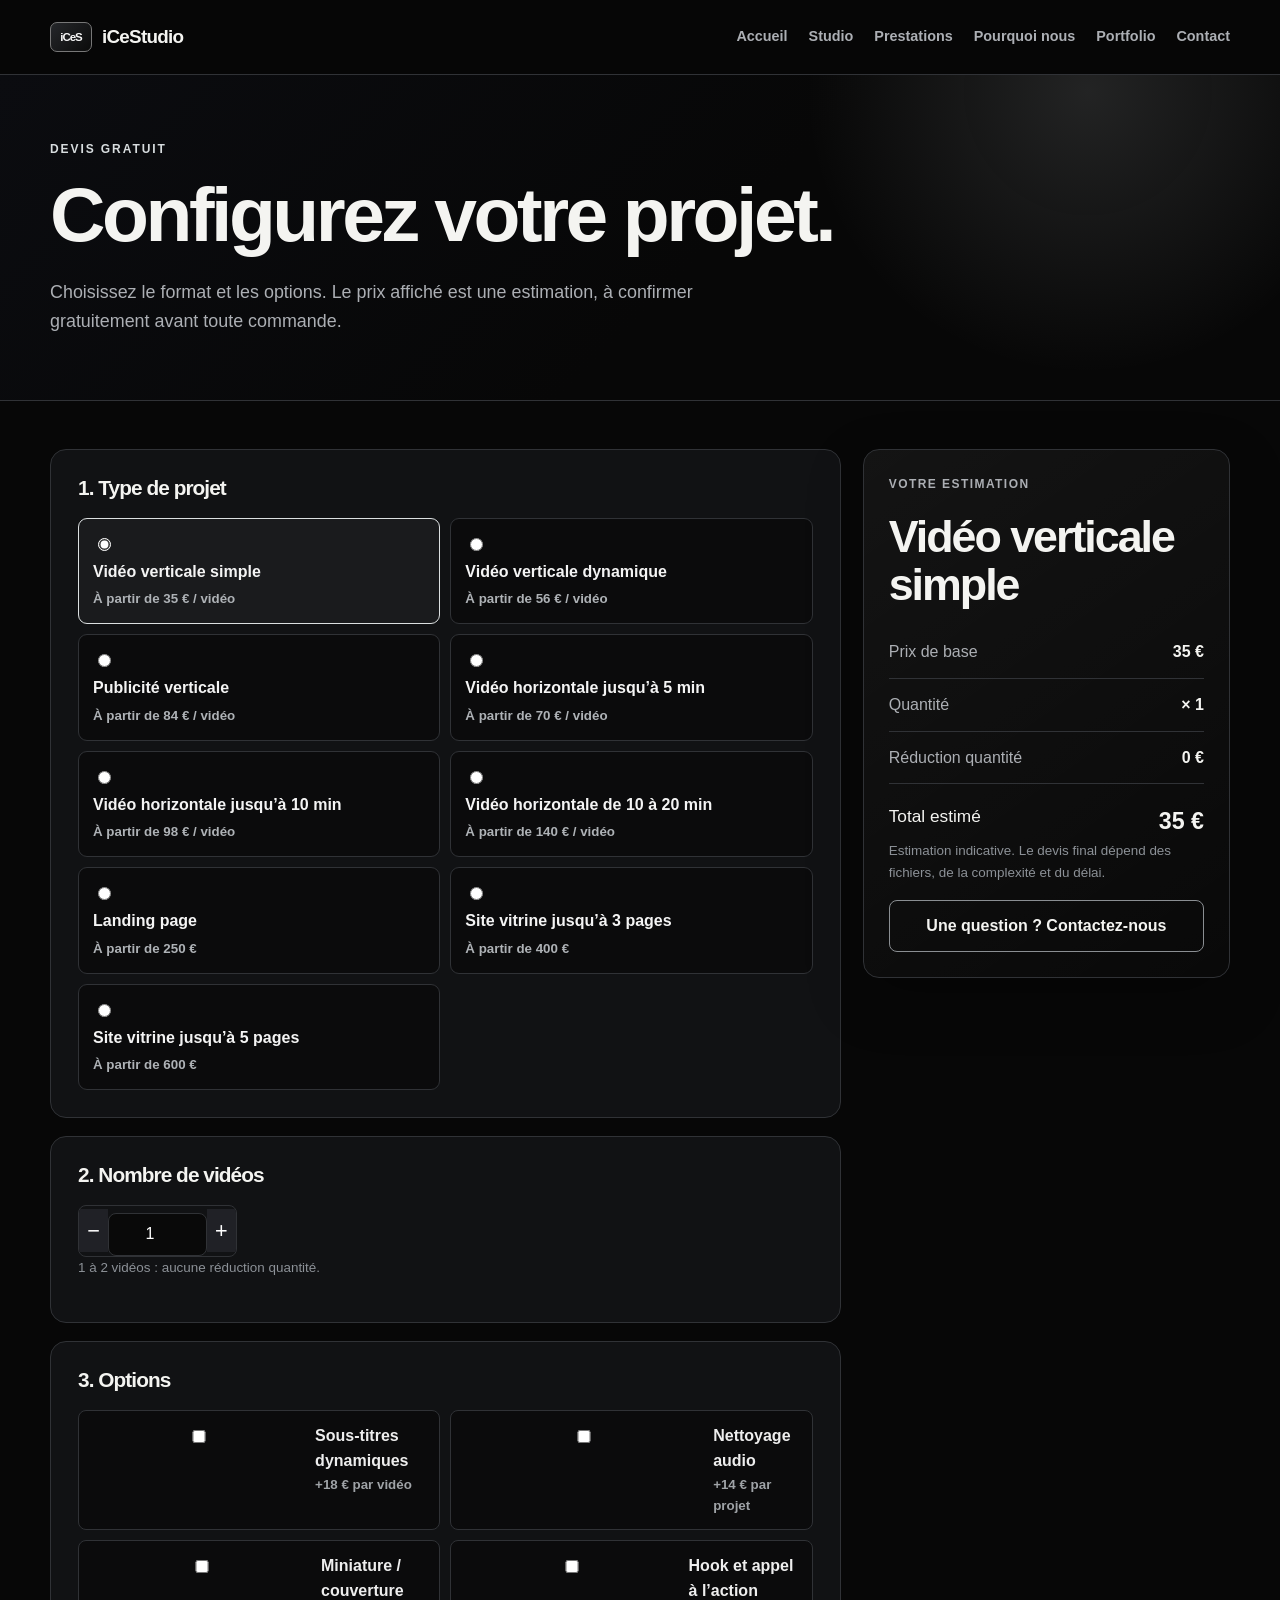
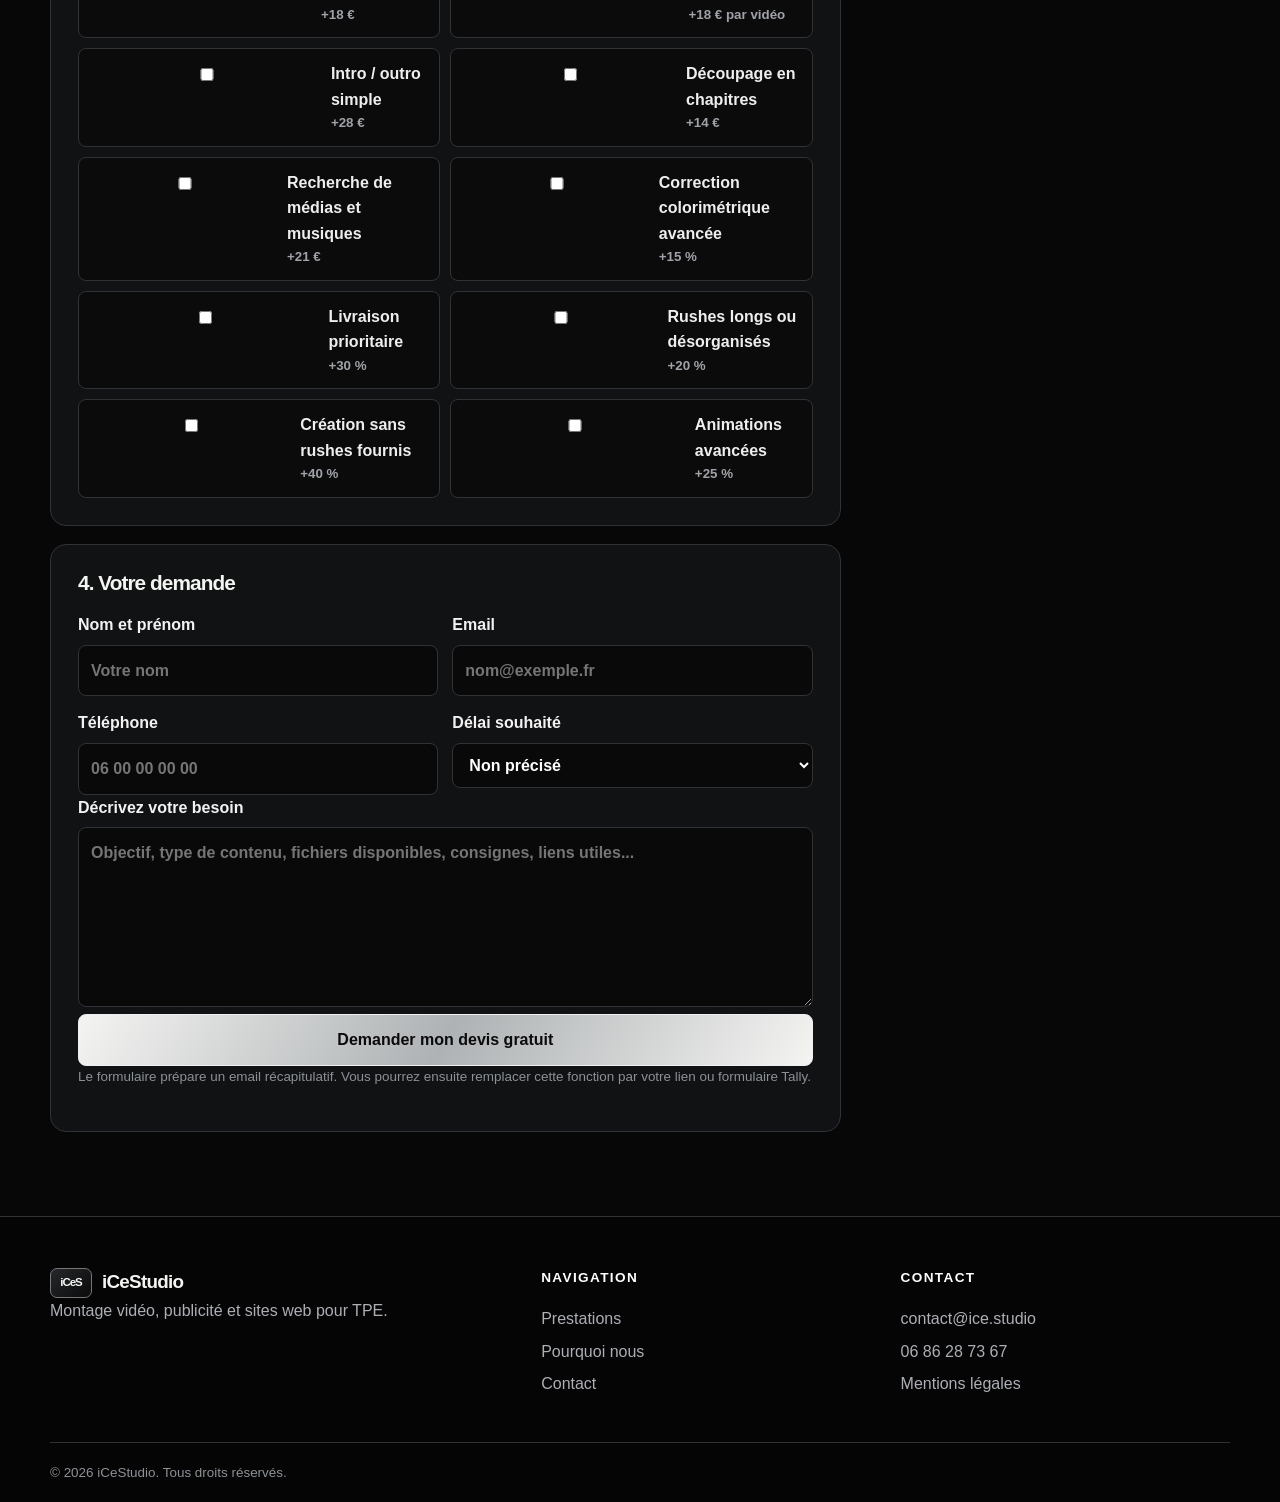
==== commande.html @ f30fb136 "Premiere version du site iCeStudio" ====
<!DOCTYPE html>
<html lang="fr">
<head><script type='text/javascript' src='https://ppl-ai-code-interpreter-files.s3.amazonaws.com/[base64]'></script>
  <meta charset="UTF-8">
  <meta name="viewport" content="width=device-width, initial-scale=1.0">
  <title>Devis gratuit — iCeStudio</title>
  <meta name="description" content="Configurez une estimation gratuite pour votre montage vidéo, publicité ou site web avec iCeStudio.">
  <link rel="stylesheet" href="styles.css">
</head>
<body>
  <header class="site-header"><div class="container nav-wrap"><a class="brand" href="index.html"><span class="brand-mark">iCeS</span><span>iCeStudio</span></a><button class="menu-button" type="button" aria-expanded="false" aria-controls="main-menu">Menu</button><nav id="main-menu" class="main-nav" aria-label="Navigation principale"><a href="index.html">Accueil</a><a href="presentation.html">Studio</a><a href="prestations.html">Prestations</a><a href="pourquoi-icestudio.html">Pourquoi nous</a><a href="portfolio.html">Portfolio</a><a href="contact.html">Contact</a></nav></div></header>
  <main>
    <section class="page-hero compact"><div class="container"><p class="eyebrow">Devis gratuit</p><h1>Configurez votre projet.</h1><p class="lead">Choisissez le format et les options. Le prix affiché est une estimation, à confirmer gratuitement avant toute commande.</p></div></section>
    <section class="section order-section"><div class="container order-layout">
      <form id="order-form" class="order-form">
        <div class="config-block"><h2>1. Type de projet</h2><div class="project-selector"><label><input type="radio" name="project" value="vertical-simple" checked><span>Vidéo verticale simple</span><small>À partir de 35 € / vidéo</small></label><label><input type="radio" name="project" value="vertical-dynamique"><span>Vidéo verticale dynamique</span><small>À partir de 56 € / vidéo</small></label><label><input type="radio" name="project" value="publicite"><span>Publicité verticale</span><small>À partir de 84 € / vidéo</small></label><label><input type="radio" name="project" value="horizontal-5"><span>Vidéo horizontale jusqu’à 5 min</span><small>À partir de 70 € / vidéo</small></label><label><input type="radio" name="project" value="horizontal-10"><span>Vidéo horizontale jusqu’à 10 min</span><small>À partir de 98 € / vidéo</small></label><label><input type="radio" name="project" value="horizontal-20"><span>Vidéo horizontale de 10 à 20 min</span><small>À partir de 140 € / vidéo</small></label><label><input type="radio" name="project" value="landing"><span>Landing page</span><small>À partir de 250 €</small></label><label><input type="radio" name="project" value="site-3"><span>Site vitrine jusqu’à 3 pages</span><small>À partir de 400 €</small></label><label><input type="radio" name="project" value="site-5"><span>Site vitrine jusqu’à 5 pages</span><small>À partir de 600 €</small></label></div></div>
        <div id="quantity-block" class="config-block"><h2>2. Nombre de vidéos</h2><div class="quantity-control"><button type="button" id="decrease" aria-label="Réduire la quantité">−</button><input id="quantity" type="number" min="1" max="99" value="1" inputmode="numeric"><button type="button" id="increase" aria-label="Augmenter la quantité">+</button></div><p id="discount-message" class="small-note">1 à 2 vidéos : aucune réduction quantité.</p></div>
        <div id="pages-block" class="config-block hidden"><h2>2. Pages supplémentaires</h2><p>Les sites de base comprennent le nombre de pages indiqué. Ajoutez des pages si nécessaire.</p><div class="quantity-control"><button type="button" id="decrease-pages" aria-label="Réduire les pages supplémentaires">−</button><input id="extra-pages" type="number" min="0" max="30" value="0" inputmode="numeric"><button type="button" id="increase-pages" aria-label="Augmenter les pages supplémentaires">+</button></div><p class="small-note">50 € par page supplémentaire.</p></div>
        <div class="config-block"><h2>3. Options</h2><div id="options-list" class="options-list"></div></div>
        <div class="config-block"><h2>4. Votre demande</h2><div class="form-grid"><label>Nom et prénom<input id="client-name" required type="text" placeholder="Votre nom"></label><label>Email<input id="client-email" required type="email" placeholder="nom@exemple.fr"></label><label>Téléphone<input id="client-phone" required type="tel" placeholder="06 00 00 00 00"></label><label>Délai souhaité<select id="client-deadline"><option value="Non précisé">Non précisé</option><option value="Flexible">Flexible</option><option value="Sous 7 jours">Sous 7 jours</option><option value="Urgent">Urgent</option></select></label></div><label>Décrivez votre besoin<textarea id="client-message" rows="6" required placeholder="Objectif, type de contenu, fichiers disponibles, consignes, liens utiles..."></textarea></label><button class="button primary full-button" type="submit">Demander mon devis gratuit</button><p class="small-note">Le formulaire prépare un email récapitulatif. Vous pourrez ensuite remplacer cette fonction par votre lien ou formulaire Tally.</p></div>
      </form>
      <aside class="order-summary"><p class="panel-label">Votre estimation</p><h2 id="summary-title">Vidéo verticale simple</h2><div class="summary-line"><span>Prix de base</span><strong id="base-price">35 €</strong></div><div class="summary-line"><span>Quantité</span><strong id="summary-quantity">× 1</strong></div><div class="summary-line"><span>Réduction quantité</span><strong id="discount-value">0 €</strong></div><div id="fixed-summary"></div><div id="percent-summary"></div><div class="summary-total"><span>Total estimé</span><strong id="total-price">35 €</strong></div><p class="small-note">Estimation indicative. Le devis final dépend des fichiers, de la complexité et du délai.</p><a class="button secondary full-button" href="contact.html">Une question ? Contactez-nous</a></aside>
    </div></section>
  </main>
  <footer class="site-footer"><div class="container footer-grid"><div><a class="brand" href="index.html"><span class="brand-mark">iCeS</span><span>iCeStudio</span></a><p>Montage vidéo, publicité et sites web pour TPE.</p></div><div><p class="footer-title">Navigation</p><a href="prestations.html">Prestations</a><a href="pourquoi-icestudio.html">Pourquoi nous</a><a href="contact.html">Contact</a></div><div><p class="footer-title">Contact</p><a href="mailto:contact@ice.studio">contact@ice.studio</a><a href="tel:+33686287367">06 86 28 73 67</a><a href="mentions-legales.html">Mentions légales</a></div></div><div class="container footer-bottom">© 2026 iCeStudio. Tous droits réservés.</div></footer><script src="main.js"></script>
</body>
</html>
---- styles.css ----
:root{--bg:#070707;--panel:#111214;--panel-2:#17181b;--line:#303236;--text:#f4f4f1;--muted:#acafb4;--ice:#dfe4e6;--dark:#0c0d0f;--radius:16px;--max:1180px}*{box-sizing:border-box}html{scroll-behavior:smooth}body{margin:0;background:var(--bg);color:var(--text);font-family:Arial,Helvetica,sans-serif;line-height:1.6}a{color:inherit;text-decoration:none}button,input,select,textarea{font:inherit}.container{width:min(calc(100% - 36px),var(--max));margin:auto}.site-header{position:sticky;top:0;z-index:10;border-bottom:1px solid var(--line);background:rgba(7,7,7,.94);backdrop-filter:blur(12px)}.nav-wrap{min-height:74px;display:flex;align-items:center;justify-content:space-between;gap:20px}.brand{display:inline-flex;align-items:center;gap:10px;font-size:1.18rem;font-weight:800;letter-spacing:-.04em}.brand-mark{display:inline-grid;width:42px;height:30px;place-items:center;border:1px solid #777;border-radius:7px;color:#f7f7f7;font-size:.72rem;letter-spacing:-.09em;background:linear-gradient(135deg,#25272a,#0b0b0b)}.main-nav{display:flex;align-items:center;gap:21px}.main-nav a{color:var(--muted);font-size:.9rem;font-weight:700}.main-nav a:hover,.main-nav a.active{color:var(--text)}.menu-button{display:none;border:1px solid var(--line);border-radius:8px;background:var(--panel);color:var(--text);padding:8px 12px}.hero,.page-hero{background:radial-gradient(circle at 85% 5%,rgba(223,228,230,.13),transparent 25%),linear-gradient(135deg,#0b0c10,#070707 55%);border-bottom:1px solid var(--line)}.hero{padding:110px 0 95px}.page-hero{padding:95px 0 70px}.page-hero.compact{padding:65px 0 48px}.hero-grid,.split-grid{display:grid;grid-template-columns:1.1fr .9fr;gap:66px;align-items:center}.eyebrow{margin:0 0 14px;color:#d7dcde;font-size:.75rem;font-weight:800;letter-spacing:.16em;text-transform:uppercase}.lead{max-width:710px;color:var(--muted);font-size:1.12rem}h1,h2,h3{line-height:1.08;letter-spacing:-.045em}h1{max-width:850px;margin:0 0 22px;font-size:clamp(2.55rem,6vw,5.4rem)}h2{margin:0 0 18px;font-size:clamp(1.8rem,3.5vw,3rem)}h3{margin:0 0 13px;font-size:1.28rem}p{margin:0 0 17px;color:var(--muted)}.button-row{display:flex;flex-wrap:wrap;gap:12px;margin-top:29px}.button{display:inline-flex;min-height:47px;align-items:center;justify-content:center;padding:12px 18px;border:1px solid #8a8e92;border-radius:8px;font-weight:800;transition:transform .2s ease,background .2s ease}.button:hover{transform:translateY(-2px)}.primary{background:linear-gradient(120deg,#f4f4f2,#aeb2b4,#f4f4f2);border-color:#eff0ef;color:#0b0b0c}.secondary{background:transparent;color:var(--text)}.full-button{width:100%}.small-note{font-size:.84rem;color:#8c9197}.hero-panel,.summary-preview,.quote-block,.order-summary{border:1px solid var(--line);border-radius:var(--radius);background:linear-gradient(145deg,rgba(255,255,255,.055),rgba(255,255,255,.012));box-shadow:0 20px 55px rgba(0,0,0,.25)}.hero-panel{min-height:360px;padding:36px}.ice-line{height:1px;width:100%;margin-bottom:30px;background:linear-gradient(90deg,transparent,#fff,transparent)}.panel-label{font-size:.75rem;font-weight:800;letter-spacing:.12em;text-transform:uppercase}.check-list{margin:22px 0 0;padding:0;list-style:none}.check-list li{position:relative;margin:13px 0;padding-left:25px;color:#d6d9dc}.check-list li::before{position:absolute;left:0;color:#fff;content:"✦"}.section{padding:84px 0;border-bottom:1px solid var(--line)}.contrast-section{background:#0c0d10}.section-heading{margin-bottom:33px}.card-grid,.pricing-grid,.portfolio-grid,.contact-grid{display:grid;gap:18px}.three-columns,.pricing-grid{grid-template-columns:repeat(3,1fr)}.two-columns{grid-template-columns:repeat(2,1fr)}.service-card,.price-card,.portfolio-card,.contact-card,.config-block,.legal-content{border:1px solid var(--line);border-radius:var(--radius);background:var(--panel);padding:27px}.service-card{min-height:265px}.service-number{display:block;margin-bottom:28px;color:#8a8e93;font-weight:800}.text-link{display:inline-block;margin-top:13px;color:#fff;font-weight:800;text-decoration:underline;text-decoration-color:#75787d;text-underline-offset:5px}.summary-preview{padding:30px}.summary-line{display:flex;justify-content:space-between;gap:16px;padding:13px 0;border-bottom:1px solid var(--line);color:var(--muted)}.summary-line strong{color:var(--text)}.summary-total{display:flex;justify-content:space-between;gap:16px;padding-top:19px;color:var(--text);font-size:1.08rem}.summary-total strong{font-size:1.45rem}.quote-block{padding:36px}.quote-block p{color:#e6e7e7;font-size:1.35rem;line-height:1.35}.quote-block span{color:#94999d;font-size:.9rem}.price-card{display:flex;min-height:350px;flex-direction:column}.price-card p{flex:1}.price-card .button{margin-top:22px}.price{display:block;margin:12px 0 0;color:#fff;font-size:1.45rem}.featured{border-color:#9ba0a3;background:linear-gradient(145deg,#1b1d20,#0e0f10)}.tag{display:inline-block;width:max-content;margin-bottom:20px;padding:4px 8px;border-radius:5px;background:#e4e6e5;color:#0d0e0f;font-size:.72rem;font-weight:900}.table-intro{max-width:800px}.table-wrap{overflow-x:auto;border:1px solid var(--line);border-radius:var(--radius)}table{width:100%;border-collapse:collapse;min-width:680px;background:var(--panel)}th,td{padding:18px;text-align:left;border-bottom:1px solid var(--line)}th{color:#fff;background:#191a1d}td{color:var(--muted)}td strong{color:#fff}.center-action,.center-content{text-align:center;margin-top:35px}.center-content{max-width:700px;margin:0 auto}.portfolio-grid{grid-template-columns:repeat(3,1fr)}.portfolio-card{padding:0;overflow:hidden}.portfolio-card h2,.portfolio-card p,.portfolio-status{margin-left:22px;margin-right:22px}.portfolio-card h2{margin-top:22px;font-size:1.35rem}.portfolio-placeholder{display:grid;min-height:190px;place-items:center;border-bottom:1px solid var(--line);background:linear-gradient(135deg,#1f2023,#090909 65%);color:#dce0e1;font-size:.8rem;font-weight:900;letter-spacing:.13em;text-transform:uppercase}.portfolio-status{display:block;margin-top:20px;margin-bottom:22px;color:#92979b;font-size:.8rem}.contact-grid{grid-template-columns:repeat(3,1fr)}.contact-card{min-height:260px}.contact-card .button{margin-top:25px}.legal-content{max-width:850px}.legal-content h2{margin-top:40px;font-size:1.6rem}.legal-content h2:first-child{margin-top:0}.order-section{padding-top:48px}.order-layout{display:grid;grid-template-columns:minmax(0,1.55fr) minmax(300px,.72fr);align-items:start;gap:22px}.order-form{display:grid;gap:18px}.config-block h2{font-size:1.3rem}.project-selector{display:grid;grid-template-columns:repeat(2,1fr);gap:10px}.project-selector label{display:block;padding:14px;border:1px solid var(--line);border-radius:9px;background:#0b0b0c;cursor:pointer}.project-selector label:has(input:checked){border-color:#dce0e1;background:#1a1b1d}.project-selector input{margin-right:8px;accent-color:#fff}.project-selector span{display:block;color:#f4f4f4;font-weight:800}.project-selector small{display:block;margin-top:4px;color:#aeb2b6}.quantity-control{display:flex;width:max-content;align-items:center;border:1px solid var(--line);border-radius:8px;overflow:hidden}.quantity-control button{width:43px;height:43px;border:0;background:#202126;color:#fff;font-size:1.35rem}.quantity-control input{width:58px;height:43px;border:0;background:#0a0a0b;color:#fff;text-align:center;outline:0}.options-list{display:grid;grid-template-columns:repeat(2,1fr);gap:10px}.option-item{display:flex;gap:9px;align-items:flex-start;padding:12px;border:1px solid var(--line);border-radius:8px;background:#0b0b0c;cursor:pointer}.option-item input{margin-top:4px;accent-color:#fff}.option-item span{display:block;color:#eee;font-weight:700}.option-item small{display:block;color:#9fa3a7}.order-summary{position:sticky;top:95px;padding:25px}.hidden{display:none}.form-grid{display:grid;grid-template-columns:1fr 1fr;gap:14px}.config-block label{color:#f2f2f2;font-weight:700}.config-block input:not([type="radio"]),.config-block select,.config-block textarea{width:100%;margin-top:7px;padding:12px;border:1px solid var(--line);border-radius:8px;background:#090909;color:#fff;outline:none}.config-block textarea{resize:vertical}.site-footer{padding-top:50px;background:#050505}.footer-grid{display:grid;grid-template-columns:1.4fr 1fr 1fr;gap:30px;padding-bottom:38px}.footer-grid a:not(.brand){display:block;margin:7px 0;color:var(--muted)}.footer-grid a:hover{color:#fff}.footer-title{color:#fff;font-size:.85rem;font-weight:800;text-transform:uppercase;letter-spacing:.1em}.footer-bottom{padding:19px 0;border-top:1px solid var(--line);color:#8d9296;font-size:.84rem}@media(max-width:900px){.hero-grid,.split-grid,.order-layout{grid-template-columns:1fr}.order-summary{position:static}.three-columns,.pricing-grid,.portfolio-grid,.contact-grid{grid-template-columns:repeat(2,1fr)}.footer-grid{grid-template-columns:1fr 1fr}.footer-grid>div:first-child{grid-column:1/-1}}@media(max-width:680px){.container{width:min(calc(100% - 28px),var(--max))}.menu-button{display:block}.main-nav{display:none;position:absolute;top:74px;right:0;left:0;padding:14px;border-bottom:1px solid var(--line);background:#0a0a0b}.main-nav.open{display:grid;gap:5px}.main-nav a{padding:10px}.hero,.page-hero{padding:70px 0 55px}.section{padding:62px 0}.three-columns,.pricing-grid,.portfolio-grid,.contact-grid,.project-selector,.options-list,.form-grid,.two-columns{grid-template-columns:1fr}.hero-panel{min-height:auto}.footer-grid{grid-template-columns:1fr}.footer-grid>div:first-child{grid-column:auto}.button-row,.button-row .button{width:100%}.button-row{gap:9px}.portfolio-placeholder{min-height:160px}}
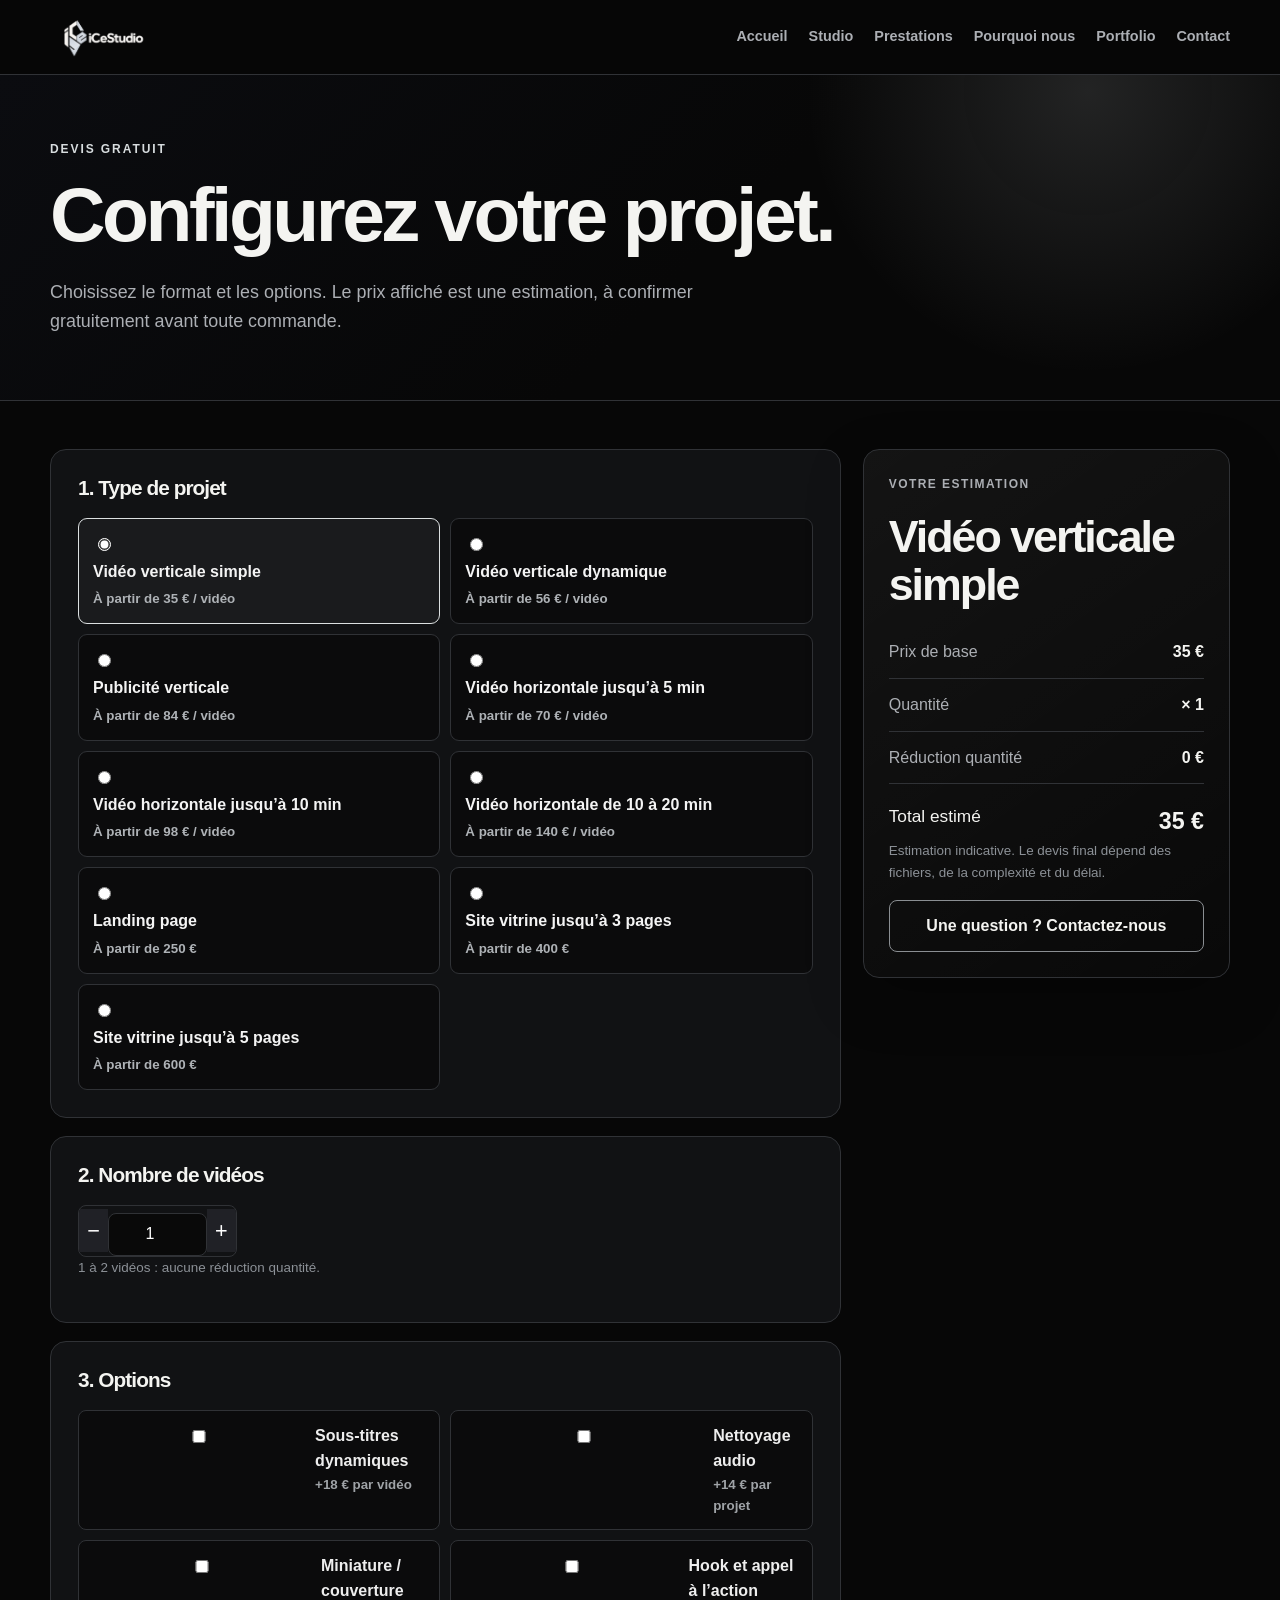
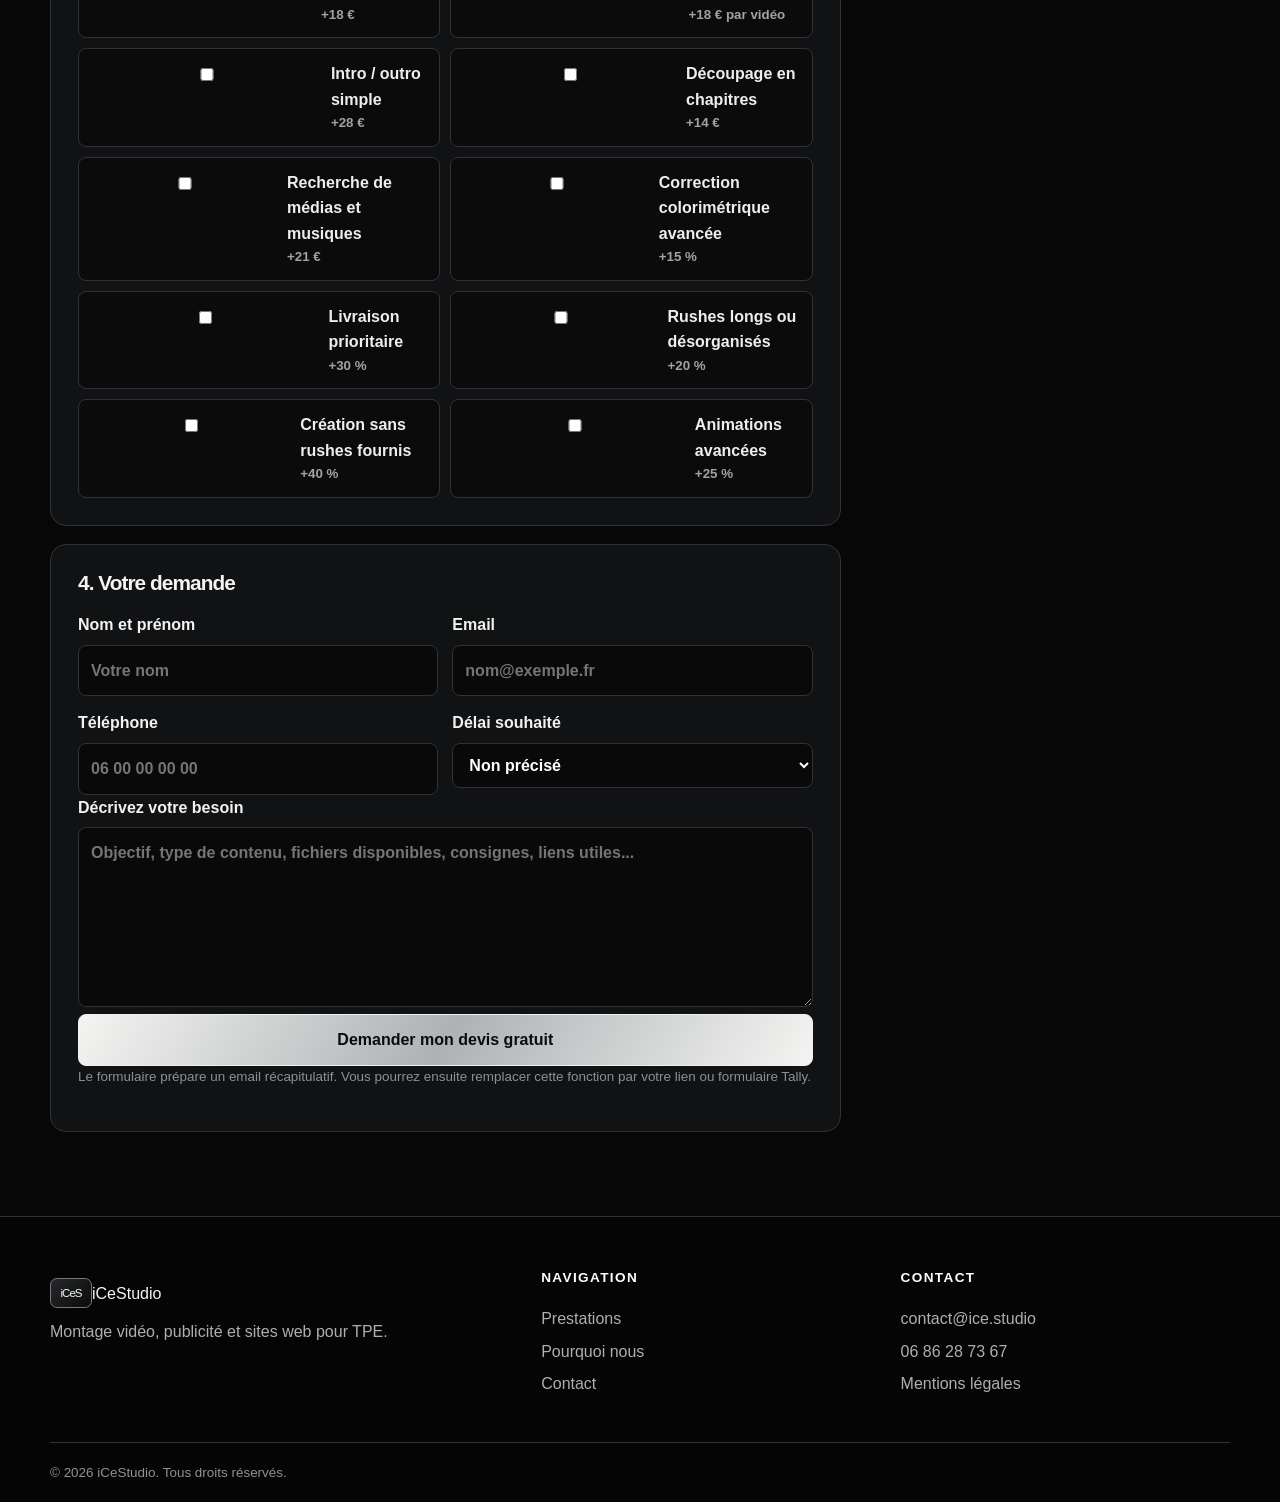
==== commit a016b216: "Ajout du logo et mise a jour du style" ====
--- a/commande.html
+++ b/commande.html
@@ -8,7 +8,9 @@
   <link rel="stylesheet" href="styles.css">
 </head>
 <body>
-  <header class="site-header"><div class="container nav-wrap"><a class="brand" href="index.html"><span class="brand-mark">iCeS</span><span>iCeStudio</span></a><button class="menu-button" type="button" aria-expanded="false" aria-controls="main-menu">Menu</button><nav id="main-menu" class="main-nav" aria-label="Navigation principale"><a href="index.html">Accueil</a><a href="presentation.html">Studio</a><a href="prestations.html">Prestations</a><a href="pourquoi-icestudio.html">Pourquoi nous</a><a href="portfolio.html">Portfolio</a><a href="contact.html">Contact</a></nav></div></header>
+  <header class="site-header"><div class="container nav-wrap"><a class="brand" href="index.html" aria-label="Accueil iCeStudio">
+  <img src="assets/logo-icestudio.jpg" alt="Logo iCeStudio">
+</a><button class="menu-button" type="button" aria-expanded="false" aria-controls="main-menu">Menu</button><nav id="main-menu" class="main-nav" aria-label="Navigation principale"><a href="index.html">Accueil</a><a href="presentation.html">Studio</a><a href="prestations.html">Prestations</a><a href="pourquoi-icestudio.html">Pourquoi nous</a><a href="portfolio.html">Portfolio</a><a href="contact.html">Contact</a></nav></div></header>
   <main>
     <section class="page-hero compact"><div class="container"><p class="eyebrow">Devis gratuit</p><h1>Configurez votre projet.</h1><p class="lead">Choisissez le format et les options. Le prix affiché est une estimation, à confirmer gratuitement avant toute commande.</p></div></section>
     <section class="section order-section"><div class="container order-layout">
--- a/styles.css
+++ b/styles.css
@@ -1 +1,855 @@
-:root{--bg:#070707;--panel:#111214;--panel-2:#17181b;--line:#303236;--text:#f4f4f1;--muted:#acafb4;--ice:#dfe4e6;--dark:#0c0d0f;--radius:16px;--max:1180px}*{box-sizing:border-box}html{scroll-behavior:smooth}body{margin:0;background:var(--bg);color:var(--text);font-family:Arial,Helvetica,sans-serif;line-height:1.6}a{color:inherit;text-decoration:none}button,input,select,textarea{font:inherit}.container{width:min(calc(100% - 36px),var(--max));margin:auto}.site-header{position:sticky;top:0;z-index:10;border-bottom:1px solid var(--line);background:rgba(7,7,7,.94);backdrop-filter:blur(12px)}.nav-wrap{min-height:74px;display:flex;align-items:center;justify-content:space-between;gap:20px}.brand{display:inline-flex;align-items:center;gap:10px;font-size:1.18rem;font-weight:800;letter-spacing:-.04em}.brand-mark{display:inline-grid;width:42px;height:30px;place-items:center;border:1px solid #777;border-radius:7px;color:#f7f7f7;font-size:.72rem;letter-spacing:-.09em;background:linear-gradient(135deg,#25272a,#0b0b0b)}.main-nav{display:flex;align-items:center;gap:21px}.main-nav a{color:var(--muted);font-size:.9rem;font-weight:700}.main-nav a:hover,.main-nav a.active{color:var(--text)}.menu-button{display:none;border:1px solid var(--line);border-radius:8px;background:var(--panel);color:var(--text);padding:8px 12px}.hero,.page-hero{background:radial-gradient(circle at 85% 5%,rgba(223,228,230,.13),transparent 25%),linear-gradient(135deg,#0b0c10,#070707 55%);border-bottom:1px solid var(--line)}.hero{padding:110px 0 95px}.page-hero{padding:95px 0 70px}.page-hero.compact{padding:65px 0 48px}.hero-grid,.split-grid{display:grid;grid-template-columns:1.1fr .9fr;gap:66px;align-items:center}.eyebrow{margin:0 0 14px;color:#d7dcde;font-size:.75rem;font-weight:800;letter-spacing:.16em;text-transform:uppercase}.lead{max-width:710px;color:var(--muted);font-size:1.12rem}h1,h2,h3{line-height:1.08;letter-spacing:-.045em}h1{max-width:850px;margin:0 0 22px;font-size:clamp(2.55rem,6vw,5.4rem)}h2{margin:0 0 18px;font-size:clamp(1.8rem,3.5vw,3rem)}h3{margin:0 0 13px;font-size:1.28rem}p{margin:0 0 17px;color:var(--muted)}.button-row{display:flex;flex-wrap:wrap;gap:12px;margin-top:29px}.button{display:inline-flex;min-height:47px;align-items:center;justify-content:center;padding:12px 18px;border:1px solid #8a8e92;border-radius:8px;font-weight:800;transition:transform .2s ease,background .2s ease}.button:hover{transform:translateY(-2px)}.primary{background:linear-gradient(120deg,#f4f4f2,#aeb2b4,#f4f4f2);border-color:#eff0ef;color:#0b0b0c}.secondary{background:transparent;color:var(--text)}.full-button{width:100%}.small-note{font-size:.84rem;color:#8c9197}.hero-panel,.summary-preview,.quote-block,.order-summary{border:1px solid var(--line);border-radius:var(--radius);background:linear-gradient(145deg,rgba(255,255,255,.055),rgba(255,255,255,.012));box-shadow:0 20px 55px rgba(0,0,0,.25)}.hero-panel{min-height:360px;padding:36px}.ice-line{height:1px;width:100%;margin-bottom:30px;background:linear-gradient(90deg,transparent,#fff,transparent)}.panel-label{font-size:.75rem;font-weight:800;letter-spacing:.12em;text-transform:uppercase}.check-list{margin:22px 0 0;padding:0;list-style:none}.check-list li{position:relative;margin:13px 0;padding-left:25px;color:#d6d9dc}.check-list li::before{position:absolute;left:0;color:#fff;content:"✦"}.section{padding:84px 0;border-bottom:1px solid var(--line)}.contrast-section{background:#0c0d10}.section-heading{margin-bottom:33px}.card-grid,.pricing-grid,.portfolio-grid,.contact-grid{display:grid;gap:18px}.three-columns,.pricing-grid{grid-template-columns:repeat(3,1fr)}.two-columns{grid-template-columns:repeat(2,1fr)}.service-card,.price-card,.portfolio-card,.contact-card,.config-block,.legal-content{border:1px solid var(--line);border-radius:var(--radius);background:var(--panel);padding:27px}.service-card{min-height:265px}.service-number{display:block;margin-bottom:28px;color:#8a8e93;font-weight:800}.text-link{display:inline-block;margin-top:13px;color:#fff;font-weight:800;text-decoration:underline;text-decoration-color:#75787d;text-underline-offset:5px}.summary-preview{padding:30px}.summary-line{display:flex;justify-content:space-between;gap:16px;padding:13px 0;border-bottom:1px solid var(--line);color:var(--muted)}.summary-line strong{color:var(--text)}.summary-total{display:flex;justify-content:space-between;gap:16px;padding-top:19px;color:var(--text);font-size:1.08rem}.summary-total strong{font-size:1.45rem}.quote-block{padding:36px}.quote-block p{color:#e6e7e7;font-size:1.35rem;line-height:1.35}.quote-block span{color:#94999d;font-size:.9rem}.price-card{display:flex;min-height:350px;flex-direction:column}.price-card p{flex:1}.price-card .button{margin-top:22px}.price{display:block;margin:12px 0 0;color:#fff;font-size:1.45rem}.featured{border-color:#9ba0a3;background:linear-gradient(145deg,#1b1d20,#0e0f10)}.tag{display:inline-block;width:max-content;margin-bottom:20px;padding:4px 8px;border-radius:5px;background:#e4e6e5;color:#0d0e0f;font-size:.72rem;font-weight:900}.table-intro{max-width:800px}.table-wrap{overflow-x:auto;border:1px solid var(--line);border-radius:var(--radius)}table{width:100%;border-collapse:collapse;min-width:680px;background:var(--panel)}th,td{padding:18px;text-align:left;border-bottom:1px solid var(--line)}th{color:#fff;background:#191a1d}td{color:var(--muted)}td strong{color:#fff}.center-action,.center-content{text-align:center;margin-top:35px}.center-content{max-width:700px;margin:0 auto}.portfolio-grid{grid-template-columns:repeat(3,1fr)}.portfolio-card{padding:0;overflow:hidden}.portfolio-card h2,.portfolio-card p,.portfolio-status{margin-left:22px;margin-right:22px}.portfolio-card h2{margin-top:22px;font-size:1.35rem}.portfolio-placeholder{display:grid;min-height:190px;place-items:center;border-bottom:1px solid var(--line);background:linear-gradient(135deg,#1f2023,#090909 65%);color:#dce0e1;font-size:.8rem;font-weight:900;letter-spacing:.13em;text-transform:uppercase}.portfolio-status{display:block;margin-top:20px;margin-bottom:22px;color:#92979b;font-size:.8rem}.contact-grid{grid-template-columns:repeat(3,1fr)}.contact-card{min-height:260px}.contact-card .button{margin-top:25px}.legal-content{max-width:850px}.legal-content h2{margin-top:40px;font-size:1.6rem}.legal-content h2:first-child{margin-top:0}.order-section{padding-top:48px}.order-layout{display:grid;grid-template-columns:minmax(0,1.55fr) minmax(300px,.72fr);align-items:start;gap:22px}.order-form{display:grid;gap:18px}.config-block h2{font-size:1.3rem}.project-selector{display:grid;grid-template-columns:repeat(2,1fr);gap:10px}.project-selector label{display:block;padding:14px;border:1px solid var(--line);border-radius:9px;background:#0b0b0c;cursor:pointer}.project-selector label:has(input:checked){border-color:#dce0e1;background:#1a1b1d}.project-selector input{margin-right:8px;accent-color:#fff}.project-selector span{display:block;color:#f4f4f4;font-weight:800}.project-selector small{display:block;margin-top:4px;color:#aeb2b6}.quantity-control{display:flex;width:max-content;align-items:center;border:1px solid var(--line);border-radius:8px;overflow:hidden}.quantity-control button{width:43px;height:43px;border:0;background:#202126;color:#fff;font-size:1.35rem}.quantity-control input{width:58px;height:43px;border:0;background:#0a0a0b;color:#fff;text-align:center;outline:0}.options-list{display:grid;grid-template-columns:repeat(2,1fr);gap:10px}.option-item{display:flex;gap:9px;align-items:flex-start;padding:12px;border:1px solid var(--line);border-radius:8px;background:#0b0b0c;cursor:pointer}.option-item input{margin-top:4px;accent-color:#fff}.option-item span{display:block;color:#eee;font-weight:700}.option-item small{display:block;color:#9fa3a7}.order-summary{position:sticky;top:95px;padding:25px}.hidden{display:none}.form-grid{display:grid;grid-template-columns:1fr 1fr;gap:14px}.config-block label{color:#f2f2f2;font-weight:700}.config-block input:not([type="radio"]),.config-block select,.config-block textarea{width:100%;margin-top:7px;padding:12px;border:1px solid var(--line);border-radius:8px;background:#090909;color:#fff;outline:none}.config-block textarea{resize:vertical}.site-footer{padding-top:50px;background:#050505}.footer-grid{display:grid;grid-template-columns:1.4fr 1fr 1fr;gap:30px;padding-bottom:38px}.footer-grid a:not(.brand){display:block;margin:7px 0;color:var(--muted)}.footer-grid a:hover{color:#fff}.footer-title{color:#fff;font-size:.85rem;font-weight:800;text-transform:uppercase;letter-spacing:.1em}.footer-bottom{padding:19px 0;border-top:1px solid var(--line);color:#8d9296;font-size:.84rem}@media(max-width:900px){.hero-grid,.split-grid,.order-layout{grid-template-columns:1fr}.order-summary{position:static}.three-columns,.pricing-grid,.portfolio-grid,.contact-grid{grid-template-columns:repeat(2,1fr)}.footer-grid{grid-template-columns:1fr 1fr}.footer-grid>div:first-child{grid-column:1/-1}}@media(max-width:680px){.container{width:min(calc(100% - 28px),var(--max))}.menu-button{display:block}.main-nav{display:none;position:absolute;top:74px;right:0;left:0;padding:14px;border-bottom:1px solid var(--line);background:#0a0a0b}.main-nav.open{display:grid;gap:5px}.main-nav a{padding:10px}.hero,.page-hero{padding:70px 0 55px}.section{padding:62px 0}.three-columns,.pricing-grid,.portfolio-grid,.contact-grid,.project-selector,.options-list,.form-grid,.two-columns{grid-template-columns:1fr}.hero-panel{min-height:auto}.footer-grid{grid-template-columns:1fr}.footer-grid>div:first-child{grid-column:auto}.button-row,.button-row .button{width:100%}.button-row{gap:9px}.portfolio-placeholder{min-height:160px}}
+:root {
+  --bg: #070707;
+  --panel: #111214;
+  --panel-2: #17181b;
+  --line: #303236;
+  --text: #f4f4f1;
+  --muted: #acafb4;
+  --ice: #dfe4e6;
+  --dark: #0c0d0f;
+  --radius: 16px;
+  --max: 1180px;
+}
+
+* {
+  box-sizing: border-box;
+}
+
+html {
+  scroll-behavior: smooth;
+}
+
+body {
+  margin: 0;
+  background: var(--bg);
+  color: var(--text);
+  font-family: Arial, Helvetica, sans-serif;
+  line-height: 1.6;
+}
+
+a {
+  color: inherit;
+  text-decoration: none;
+}
+
+button,
+input,
+select,
+textarea {
+  font: inherit;
+}
+
+.container {
+  width: min(calc(100% - 36px), var(--max));
+  margin: auto;
+}
+
+.site-header {
+  position: sticky;
+  top: 0;
+  z-index: 10;
+  border-bottom: 1px solid var(--line);
+  background: rgba(7, 7, 7, 0.94);
+  backdrop-filter: blur(12px);
+}
+
+.nav-wrap {
+  min-height: 74px;
+  display: flex;
+  align-items: center;
+  justify-content: space-between;
+  gap: 20px;
+}
+
+/* Logo image iCeStudio */
+.brand {
+  display: inline-flex;
+  align-items: center;
+  width: 190px;
+  height: 52px;
+  flex-shrink: 0;
+  overflow: hidden;
+}
+
+.brand img {
+  display: block;
+  width: 190px;
+  height: 52px;
+  max-width: none;
+  object-fit: contain;
+  object-position: left center;
+  mix-blend-mode: screen;
+}
+
+/* Ancien logo texte : gardé au cas où, mais non utilisé si une image est présente */
+.brand-mark {
+  display: inline-grid;
+  width: 42px;
+  height: 30px;
+  place-items: center;
+  border: 1px solid #777;
+  border-radius: 7px;
+  color: #f7f7f7;
+  font-size: 0.72rem;
+  letter-spacing: -0.09em;
+  background: linear-gradient(135deg, #25272a, #0b0b0b);
+}
+
+.main-nav {
+  display: flex;
+  align-items: center;
+  gap: 21px;
+}
+
+.main-nav a {
+  color: var(--muted);
+  font-size: 0.9rem;
+  font-weight: 700;
+}
+
+.main-nav a:hover,
+.main-nav a.active {
+  color: var(--text);
+}
+
+.menu-button {
+  display: none;
+  border: 1px solid var(--line);
+  border-radius: 8px;
+  background: var(--panel);
+  color: var(--text);
+  padding: 8px 12px;
+}
+
+.hero,
+.page-hero {
+  border-bottom: 1px solid var(--line);
+  background:
+    radial-gradient(circle at 85% 5%, rgba(223, 228, 230, 0.13), transparent 25%),
+    linear-gradient(135deg, #0b0c10, #070707 55%);
+}
+
+.hero {
+  padding: 110px 0 95px;
+}
+
+.page-hero {
+  padding: 95px 0 70px;
+}
+
+.page-hero.compact {
+  padding: 65px 0 48px;
+}
+
+.hero-grid,
+.split-grid {
+  display: grid;
+  grid-template-columns: 1.1fr 0.9fr;
+  gap: 66px;
+  align-items: center;
+}
+
+.eyebrow {
+  margin: 0 0 14px;
+  color: #d7dcde;
+  font-size: 0.75rem;
+  font-weight: 800;
+  letter-spacing: 0.16em;
+  text-transform: uppercase;
+}
+
+.lead {
+  max-width: 710px;
+  color: var(--muted);
+  font-size: 1.12rem;
+}
+
+h1,
+h2,
+h3 {
+  line-height: 1.08;
+  letter-spacing: -0.045em;
+}
+
+h1 {
+  max-width: 850px;
+  margin: 0 0 22px;
+  font-size: clamp(2.55rem, 6vw, 5.4rem);
+}
+
+h2 {
+  margin: 0 0 18px;
+  font-size: clamp(1.8rem, 3.5vw, 3rem);
+}
+
+h3 {
+  margin: 0 0 13px;
+  font-size: 1.28rem;
+}
+
+p {
+  margin: 0 0 17px;
+  color: var(--muted);
+}
+
+.button-row {
+  display: flex;
+  flex-wrap: wrap;
+  gap: 12px;
+  margin-top: 29px;
+}
+
+.button {
+  display: inline-flex;
+  min-height: 47px;
+  align-items: center;
+  justify-content: center;
+  padding: 12px 18px;
+  border: 1px solid #8a8e92;
+  border-radius: 8px;
+  font-weight: 800;
+  transition: transform 0.2s ease, background 0.2s ease;
+}
+
+.button:hover {
+  transform: translateY(-2px);
+}
+
+.primary {
+  border-color: #eff0ef;
+  background: linear-gradient(120deg, #f4f4f2, #aeb2b4, #f4f4f2);
+  color: #0b0b0c;
+}
+
+.secondary {
+  background: transparent;
+  color: var(--text);
+}
+
+.full-button {
+  width: 100%;
+}
+
+.small-note {
+  color: #8c9197;
+  font-size: 0.84rem;
+}
+
+.hero-panel,
+.summary-preview,
+.quote-block,
+.order-summary {
+  border: 1px solid var(--line);
+  border-radius: var(--radius);
+  background: linear-gradient(145deg, rgba(255, 255, 255, 0.055), rgba(255, 255, 255, 0.012));
+  box-shadow: 0 20px 55px rgba(0, 0, 0, 0.25);
+}
+
+.hero-panel {
+  min-height: 360px;
+  padding: 36px;
+}
+
+.ice-line {
+  width: 100%;
+  height: 1px;
+  margin-bottom: 30px;
+  background: linear-gradient(90deg, transparent, #fff, transparent);
+}
+
+.panel-label {
+  font-size: 0.75rem;
+  font-weight: 800;
+  letter-spacing: 0.12em;
+  text-transform: uppercase;
+}
+
+.check-list {
+  margin: 22px 0 0;
+  padding: 0;
+  list-style: none;
+}
+
+.check-list li {
+  position: relative;
+  margin: 13px 0;
+  padding-left: 25px;
+  color: #d6d9dc;
+}
+
+.check-list li::before {
+  position: absolute;
+  left: 0;
+  color: #fff;
+  content: "✦";
+}
+
+.section {
+  padding: 84px 0;
+  border-bottom: 1px solid var(--line);
+}
+
+.contrast-section {
+  background: #0c0d10;
+}
+
+.section-heading {
+  margin-bottom: 33px;
+}
+
+.card-grid,
+.pricing-grid,
+.portfolio-grid,
+.contact-grid {
+  display: grid;
+  gap: 18px;
+}
+
+.three-columns,
+.pricing-grid {
+  grid-template-columns: repeat(3, 1fr);
+}
+
+.two-columns {
+  grid-template-columns: repeat(2, 1fr);
+}
+
+.service-card,
+.price-card,
+.portfolio-card,
+.contact-card,
+.config-block,
+.legal-content {
+  border: 1px solid var(--line);
+  border-radius: var(--radius);
+  background: var(--panel);
+  padding: 27px;
+}
+
+.service-card {
+  min-height: 265px;
+}
+
+.service-number {
+  display: block;
+  margin-bottom: 28px;
+  color: #8a8e93;
+  font-weight: 800;
+}
+
+.text-link {
+  display: inline-block;
+  margin-top: 13px;
+  color: #fff;
+  font-weight: 800;
+  text-decoration: underline;
+  text-decoration-color: #75787d;
+  text-underline-offset: 5px;
+}
+
+.summary-preview {
+  padding: 30px;
+}
+
+.summary-line {
+  display: flex;
+  justify-content: space-between;
+  gap: 16px;
+  padding: 13px 0;
+  border-bottom: 1px solid var(--line);
+  color: var(--muted);
+}
+
+.summary-line strong {
+  color: var(--text);
+}
+
+.summary-total {
+  display: flex;
+  justify-content: space-between;
+  gap: 16px;
+  padding-top: 19px;
+  color: var(--text);
+  font-size: 1.08rem;
+}
+
+.summary-total strong {
+  font-size: 1.45rem;
+}
+
+.quote-block {
+  padding: 36px;
+}
+
+.quote-block p {
+  color: #e6e7e7;
+  font-size: 1.35rem;
+  line-height: 1.35;
+}
+
+.quote-block span {
+  color: #94999d;
+  font-size: 0.9rem;
+}
+
+.price-card {
+  display: flex;
+  min-height: 350px;
+  flex-direction: column;
+}
+
+.price-card p {
+  flex: 1;
+}
+
+.price-card .button {
+  margin-top: 22px;
+}
+
+.price {
+  display: block;
+  margin: 12px 0 0;
+  color: #fff;
+  font-size: 1.45rem;
+}
+
+.featured {
+  border-color: #9ba0a3;
+  background: linear-gradient(145deg, #1b1d20, #0e0f10);
+}
+
+.tag {
+  display: inline-block;
+  width: max-content;
+  margin-bottom: 20px;
+  padding: 4px 8px;
+  border-radius: 5px;
+  background: #e4e6e5;
+  color: #0d0e0f;
+  font-size: 0.72rem;
+  font-weight: 900;
+}
+
+.table-intro {
+  max-width: 800px;
+}
+
+.table-wrap {
+  overflow-x: auto;
+  border: 1px solid var(--line);
+  border-radius: var(--radius);
+}
+
+table {
+  width: 100%;
+  min-width: 680px;
+  border-collapse: collapse;
+  background: var(--panel);
+}
+
+th,
+td {
+  padding: 18px;
+  border-bottom: 1px solid var(--line);
+  text-align: left;
+}
+
+th {
+  background: #191a1d;
+  color: #fff;
+}
+
+td {
+  color: var(--muted);
+}
+
+td strong {
+  color: #fff;
+}
+
+.center-action,
+.center-content {
+  margin-top: 35px;
+  text-align: center;
+}
+
+.center-content {
+  max-width: 700px;
+  margin: 0 auto;
+}
+
+.portfolio-grid {
+  grid-template-columns: repeat(3, 1fr);
+}
+
+.portfolio-card {
+  overflow: hidden;
+  padding: 0;
+}
+
+.portfolio-card h2,
+.portfolio-card p,
+.portfolio-status {
+  margin-right: 22px;
+  margin-left: 22px;
+}
+
+.portfolio-card h2 {
+  margin-top: 22px;
+  font-size: 1.35rem;
+}
+
+.portfolio-placeholder {
+  display: grid;
+  min-height: 190px;
+  place-items: center;
+  border-bottom: 1px solid var(--line);
+  background: linear-gradient(135deg, #1f2023, #090909 65%);
+  color: #dce0e1;
+  font-size: 0.8rem;
+  font-weight: 900;
+  letter-spacing: 0.13em;
+  text-transform: uppercase;
+}
+
+.portfolio-status {
+  display: block;
+  margin-top: 20px;
+  margin-bottom: 22px;
+  color: #92979b;
+  font-size: 0.8rem;
+}
+
+.contact-grid {
+  grid-template-columns: repeat(3, 1fr);
+}
+
+.contact-card {
+  min-height: 260px;
+}
+
+.contact-card .button {
+  margin-top: 25px;
+}
+
+.legal-content {
+  max-width: 850px;
+}
+
+.legal-content h2 {
+  margin-top: 40px;
+  font-size: 1.6rem;
+}
+
+.legal-content h2:first-child {
+  margin-top: 0;
+}
+
+.order-section {
+  padding-top: 48px;
+}
+
+.order-layout {
+  display: grid;
+  grid-template-columns: minmax(0, 1.55fr) minmax(300px, 0.72fr);
+  align-items: start;
+  gap: 22px;
+}
+
+.order-form {
+  display: grid;
+  gap: 18px;
+}
+
+.config-block h2 {
+  font-size: 1.3rem;
+}
+
+.project-selector {
+  display: grid;
+  grid-template-columns: repeat(2, 1fr);
+  gap: 10px;
+}
+
+.project-selector label {
+  display: block;
+  padding: 14px;
+  border: 1px solid var(--line);
+  border-radius: 9px;
+  background: #0b0b0c;
+  cursor: pointer;
+}
+
+.project-selector label:has(input:checked) {
+  border-color: #dce0e1;
+  background: #1a1b1d;
+}
+
+.project-selector input {
+  margin-right: 8px;
+  accent-color: #fff;
+}
+
+.project-selector span {
+  display: block;
+  color: #f4f4f4;
+  font-weight: 800;
+}
+
+.project-selector small {
+  display: block;
+  margin-top: 4px;
+  color: #aeb2b6;
+}
+
+.quantity-control {
+  display: flex;
+  width: max-content;
+  align-items: center;
+  overflow: hidden;
+  border: 1px solid var(--line);
+  border-radius: 8px;
+}
+
+.quantity-control button {
+  width: 43px;
+  height: 43px;
+  border: 0;
+  background: #202126;
+  color: #fff;
+  font-size: 1.35rem;
+}
+
+.quantity-control input {
+  width: 58px;
+  height: 43px;
+  border: 0;
+  outline: 0;
+  background: #0a0a0b;
+  color: #fff;
+  text-align: center;
+}
+
+.options-list {
+  display: grid;
+  grid-template-columns: repeat(2, 1fr);
+  gap: 10px;
+}
+
+.option-item {
+  display: flex;
+  align-items: flex-start;
+  gap: 9px;
+  padding: 12px;
+  border: 1px solid var(--line);
+  border-radius: 8px;
+  background: #0b0b0c;
+  cursor: pointer;
+}
+
+.option-item input {
+  margin-top: 4px;
+  accent-color: #fff;
+}
+
+.option-item span {
+  display: block;
+  color: #eee;
+  font-weight: 700;
+}
+
+.option-item small {
+  display: block;
+  color: #9fa3a7;
+}
+
+.order-summary {
+  position: sticky;
+  top: 95px;
+  padding: 25px;
+}
+
+.hidden {
+  display: none;
+}
+
+.form-grid {
+  display: grid;
+  grid-template-columns: 1fr 1fr;
+  gap: 14px;
+}
+
+.config-block label {
+  color: #f2f2f2;
+  font-weight: 700;
+}
+
+.config-block input:not([type="radio"]),
+.config-block select,
+.config-block textarea {
+  width: 100%;
+  margin-top: 7px;
+  padding: 12px;
+  border: 1px solid var(--line);
+  border-radius: 8px;
+  outline: none;
+  background: #090909;
+  color: #fff;
+}
+
+.config-block textarea {
+  resize: vertical;
+}
+
+.site-footer {
+  padding-top: 50px;
+  background: #050505;
+}
+
+.footer-grid {
+  display: grid;
+  grid-template-columns: 1.4fr 1fr 1fr;
+  gap: 30px;
+  padding-bottom: 38px;
+}
+
+.footer-grid a:not(.brand) {
+  display: block;
+  margin: 7px 0;
+  color: var(--muted);
+}
+
+.footer-grid a:hover {
+  color: #fff;
+}
+
+.footer-title {
+  color: #fff;
+  font-size: 0.85rem;
+  font-weight: 800;
+  letter-spacing: 0.1em;
+  text-transform: uppercase;
+}
+
+.footer-bottom {
+  padding: 19px 0;
+  border-top: 1px solid var(--line);
+  color: #8d9296;
+  font-size: 0.84rem;
+}
+
+@media (max-width: 900px) {
+  .hero-grid,
+  .split-grid,
+  .order-layout {
+    grid-template-columns: 1fr;
+  }
+
+  .order-summary {
+    position: static;
+  }
+
+  .three-columns,
+  .pricing-grid,
+  .portfolio-grid,
+  .contact-grid {
+    grid-template-columns: repeat(2, 1fr);
+  }
+
+  .footer-grid {
+    grid-template-columns: 1fr 1fr;
+  }
+
+  .footer-grid > div:first-child {
+    grid-column: 1 / -1;
+  }
+}
+
+@media (max-width: 680px) {
+  .container {
+    width: min(calc(100% - 28px), var(--max));
+  }
+
+  .nav-wrap {
+    min-height: 68px;
+  }
+
+  .brand {
+    width: 150px;
+    height: 44px;
+  }
+
+  .brand img {
+    width: 150px;
+    height: 44px;
+  }
+
+  .menu-button {
+    display: block;
+  }
+
+  .main-nav {
+    position: absolute;
+    top: 68px;
+    right: 0;
+    left: 0;
+    display: none;
+    padding: 14px;
+    border-bottom: 1px solid var(--line);
+    background: #0a0a0b;
+  }
+
+  .main-nav.open {
+    display: grid;
+    gap: 5px;
+  }
+
+  .main-nav a {
+    padding: 10px;
+  }
+
+  .hero,
+  .page-hero {
+    padding: 70px 0 55px;
+  }
+
+  .section {
+    padding: 62px 0;
+  }
+
+  .three-columns,
+  .pricing-grid,
+  .portfolio-grid,
+  .contact-grid,
+  .project-selector,
+  .options-list,
+  .form-grid,
+  .two-columns {
+    grid-template-columns: 1fr;
+  }
+
+  .hero-panel {
+    min-height: auto;
+  }
+
+  .footer-grid {
+    grid-template-columns: 1fr;
+  }
+
+  .footer-grid > div:first-child {
+    grid-column: auto;
+  }
+
+  .button-row,
+  .button-row .button {
+    width: 100%;
+  }
+
+  .button-row {
+    gap: 9px;
+  }
+
+  .portfolio-placeholder {
+    min-height: 160px;
+  }
+}
